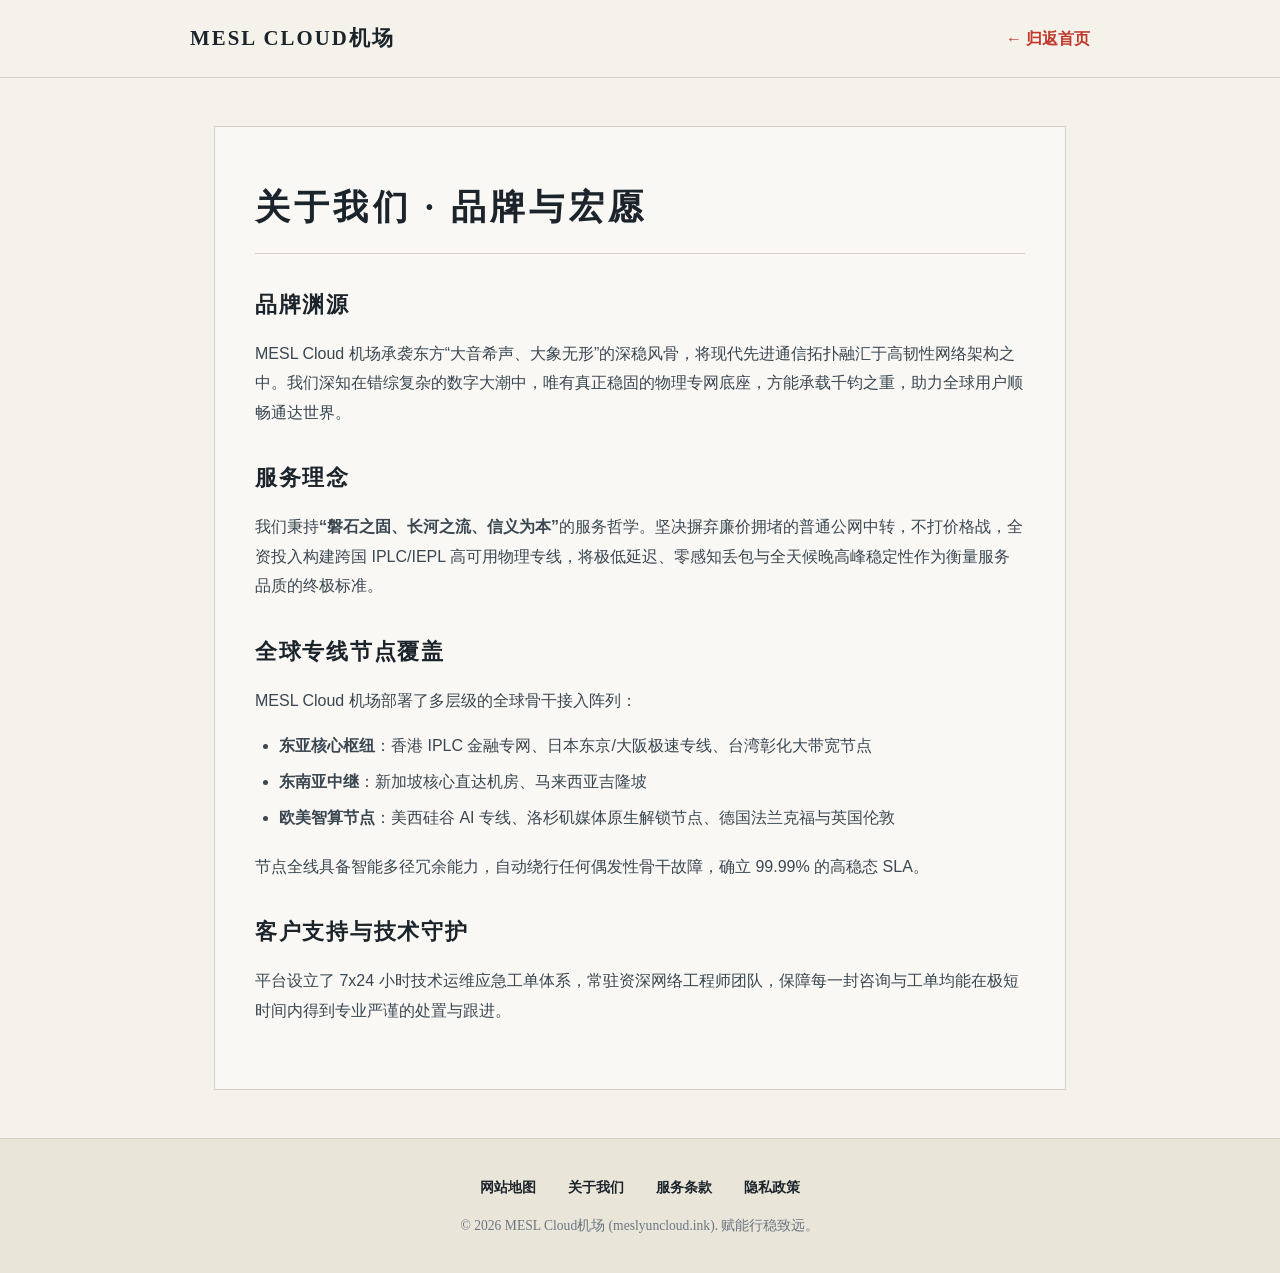
==== about.html @ 9b8d417a "feat: complete high-performance landing page and SEO matrix for meslyuncloud.ink" ====
<!DOCTYPE html>
<html lang="zh-CN">
<head>
  <meta charset="UTF-8">
  <meta name="viewport" content="width=device-width, initial-scale=1.0">
  <title>关于我们 · MESL Cloud机场</title>
  <style>
    :root {
      --ink-paper: #f5f2eb;
      --ink-paper-dark: #eae5d9;
      --ink-black: #1c242b;
      --ink-slate: #3a4750;
      --ink-muted: #6b7782;
      --ink-vermilion: #c0392b;
      --ink-jade: #2e5b53;
      --ink-border: #d8d0c5;
      --ink-font: "Songti SC", "Source Han Serif CN", serif, system-ui;
      --ink-sans: -apple-system, BlinkMacSystemFont, "PingFang SC", sans-serif;
    }
    * { box-sizing: border-box; margin: 0; padding: 0; }
    body { background: var(--ink-paper); color: var(--ink-black); font-family: var(--ink-sans); line-height: 1.85; }
    a { color: var(--ink-vermilion); text-decoration: none; }
    .page-header { background: var(--ink-paper); border-bottom: 1px solid var(--ink-border); padding: 1.2rem 2rem; }
    .page-header-inner { max-width: 900px; margin: 0 auto; display: flex; justify-content: space-between; align-items: center; }
    .brand-title { font-family: var(--ink-font); font-weight: 900; font-size: 1.3rem; letter-spacing: 0.1em; color: var(--ink-black); }
    .main-wrap { max-width: 900px; margin: 3rem auto; padding: 0 1.5rem; }
    .content-card { background: #faf8f5; border: 1px solid var(--ink-border); padding: 3rem 2.5rem; }
    h1 { font-family: var(--ink-font); font-size: 2.2rem; font-weight: 900; letter-spacing: 0.12em; color: var(--ink-black); border-bottom: 1px solid var(--ink-border); padding-bottom: 0.8rem; margin-bottom: 1.5rem; }
    h2 { font-family: var(--ink-font); font-size: 1.35rem; font-weight: 900; letter-spacing: 0.08em; color: var(--ink-black); margin: 2rem 0 0.8rem; }
    p { margin-bottom: 1rem; color: var(--ink-slate); }
    ul { margin-left: 1.5rem; margin-bottom: 1.2rem; color: var(--ink-slate); }
    li { margin-bottom: 0.4rem; }
    .footer-bar { border-top: 1px solid var(--ink-border); padding: 2.2rem 1.5rem; text-align: center; background: var(--ink-paper-dark); font-family: var(--ink-font); font-size: 0.85rem; color: var(--ink-muted); }
    .footer-nav { display: flex; justify-content: center; gap: 2rem; margin-bottom: 0.8rem; font-weight: 800; }
    .footer-nav a { color: var(--ink-black); }
    .footer-nav a:hover { color: var(--ink-vermilion); }
  </style>
</head>
<body>
  <header class="page-header">
    <div class="page-header-inner">
      <a href="index.html" class="brand-title">MESL CLOUD机场</a>
      <a href="index.html" style="font-family:var(--ink-font); font-weight:700;">&larr; 归返首页</a>
    </div>
  </header>

  <main class="main-wrap">
    <article class="content-card">
      <h1>关于我们 · 品牌与宏愿</h1>

      <h2>品牌渊源</h2>
      <p>
        MESL Cloud 机场承袭东方“大音希声、大象无形”的深稳风骨，将现代先进通信拓扑融汇于高韧性网络架构之中。我们深知在错综复杂的数字大潮中，唯有真正稳固的物理专网底座，方能承载千钧之重，助力全球用户顺畅通达世界。
      </p>

      <h2>服务理念</h2>
      <p>
        我们秉持<strong>“磐石之固、长河之流、信义为本”</strong>的服务哲学。坚决摒弃廉价拥堵的普通公网中转，不打价格战，全资投入构建跨国 IPLC/IEPL 高可用物理专线，将极低延迟、零感知丢包与全天候晚高峰稳定性作为衡量服务品质的终极标准。
      </p>

      <h2>全球专线节点覆盖</h2>
      <p>
        MESL Cloud 机场部署了多层级的全球骨干接入阵列：
      </p>
      <ul>
        <li><strong>东亚核心枢纽</strong>：香港 IPLC 金融专网、日本东京/大阪极速专线、台湾彰化大带宽节点</li>
        <li><strong>东南亚中继</strong>：新加坡核心直达机房、马来西亚吉隆坡</li>
        <li><strong>欧美智算节点</strong>：美西硅谷 AI 专线、洛杉矶媒体原生解锁节点、德国法兰克福与英国伦敦</li>
      </ul>
      <p>
        节点全线具备智能多径冗余能力，自动绕行任何偶发性骨干故障，确立 99.99% 的高稳态 SLA。
      </p>

      <h2>客户支持与技术守护</h2>
      <p>
        平台设立了 7x24 小时技术运维应急工单体系，常驻资深网络工程师团队，保障每一封咨询与工单均能在极短时间内得到专业严谨的处置与跟进。
      </p>
    </article>
  </main>

  <footer class="footer-bar">
    <div class="footer-nav">
      <a href="sitemap.html">网站地图</a>
      <a href="about.html">关于我们</a>
      <a href="terms.html">服务条款</a>
      <a href="privacy.html">隐私政策</a>
    </div>
    <div>&copy; 2026 MESL Cloud机场 (meslyuncloud.ink). 赋能行稳致远。</div>
  </footer>
</body>
</html>
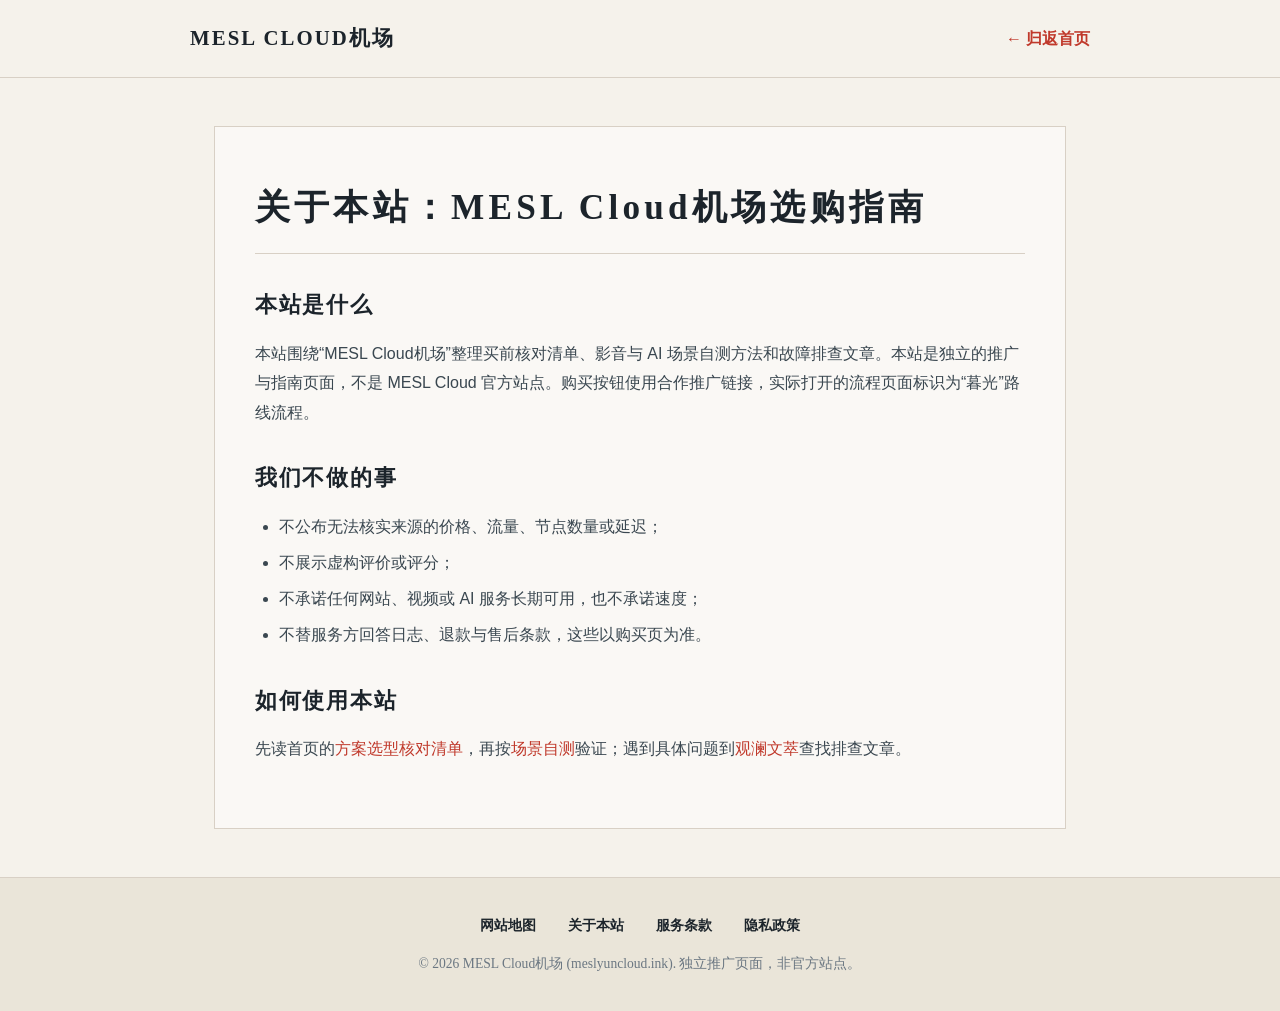
==== commit 113895c9: "Checkpoint original landing guide revision before cross-review fixes" ====
--- a/about.html
+++ b/about.html
@@ -4,6 +4,7 @@
   <meta charset="UTF-8">
   <meta name="viewport" content="width=device-width, initial-scale=1.0">
   <title>关于我们 · MESL Cloud机场</title>
+<meta content="MESL Cloud机场选购指南的独立推广声明：本站不是官方站点，说明本站做什么、不做什么。" name="description"/>
   <style>
     :root {
       --ink-paper: #f5f2eb;
@@ -46,46 +47,29 @@
 
   <main class="main-wrap">
     <article class="content-card">
-      <h1>关于我们 · 品牌与宏愿</h1>
-
-      <h2>品牌渊源</h2>
-      <p>
-        MESL Cloud 机场承袭东方“大音希声、大象无形”的深稳风骨，将现代先进通信拓扑融汇于高韧性网络架构之中。我们深知在错综复杂的数字大潮中，唯有真正稳固的物理专网底座，方能承载千钧之重，助力全球用户顺畅通达世界。
-      </p>
-
-      <h2>服务理念</h2>
-      <p>
-        我们秉持<strong>“磐石之固、长河之流、信义为本”</strong>的服务哲学。坚决摒弃廉价拥堵的普通公网中转，不打价格战，全资投入构建跨国 IPLC/IEPL 高可用物理专线，将极低延迟、零感知丢包与全天候晚高峰稳定性作为衡量服务品质的终极标准。
-      </p>
-
-      <h2>全球专线节点覆盖</h2>
-      <p>
-        MESL Cloud 机场部署了多层级的全球骨干接入阵列：
-      </p>
+      <h1>关于本站：MESL Cloud机场选购指南</h1>
+      <h2>本站是什么</h2>
+      <p>本站围绕“MESL Cloud机场”整理买前核对清单、影音与 AI 场景自测方法和故障排查文章。本站是独立的推广与指南页面，不是 MESL Cloud 官方站点。购买按钮使用合作推广链接，实际打开的流程页面标识为“暮光”路线流程。</p>
+      <h2>我们不做的事</h2>
       <ul>
-        <li><strong>东亚核心枢纽</strong>：香港 IPLC 金融专网、日本东京/大阪极速专线、台湾彰化大带宽节点</li>
-        <li><strong>东南亚中继</strong>：新加坡核心直达机房、马来西亚吉隆坡</li>
-        <li><strong>欧美智算节点</strong>：美西硅谷 AI 专线、洛杉矶媒体原生解锁节点、德国法兰克福与英国伦敦</li>
+        <li>不公布无法核实来源的价格、流量、节点数量或延迟；</li>
+        <li>不展示虚构评价或评分；</li>
+        <li>不承诺任何网站、视频或 AI 服务长期可用，也不承诺速度；</li>
+        <li>不替服务方回答日志、退款与售后条款，这些以购买页为准。</li>
       </ul>
-      <p>
-        节点全线具备智能多径冗余能力，自动绕行任何偶发性骨干故障，确立 99.99% 的高稳态 SLA。
-      </p>
-
-      <h2>客户支持与技术守护</h2>
-      <p>
-        平台设立了 7x24 小时技术运维应急工单体系，常驻资深网络工程师团队，保障每一封咨询与工单均能在极短时间内得到专业严谨的处置与跟进。
-      </p>
+      <h2>如何使用本站</h2>
+      <p>先读首页的<a href="index.html#plans">方案选型核对清单</a>，再按<a href="index.html#media">场景自测</a>验证；遇到具体问题到<a href="chronicles.html">观澜文萃</a>查找排查文章。</p>
     </article>
   </main>
 
   <footer class="footer-bar">
     <div class="footer-nav">
       <a href="sitemap.html">网站地图</a>
-      <a href="about.html">关于我们</a>
+      <a href="about.html">关于本站</a>
       <a href="terms.html">服务条款</a>
       <a href="privacy.html">隐私政策</a>
     </div>
-    <div>&copy; 2026 MESL Cloud机场 (meslyuncloud.ink). 赋能行稳致远。</div>
+    <div>&copy; 2026 MESL Cloud机场 (meslyuncloud.ink). 独立推广页面，非官方站点。</div>
   </footer>
 </body>
 </html>
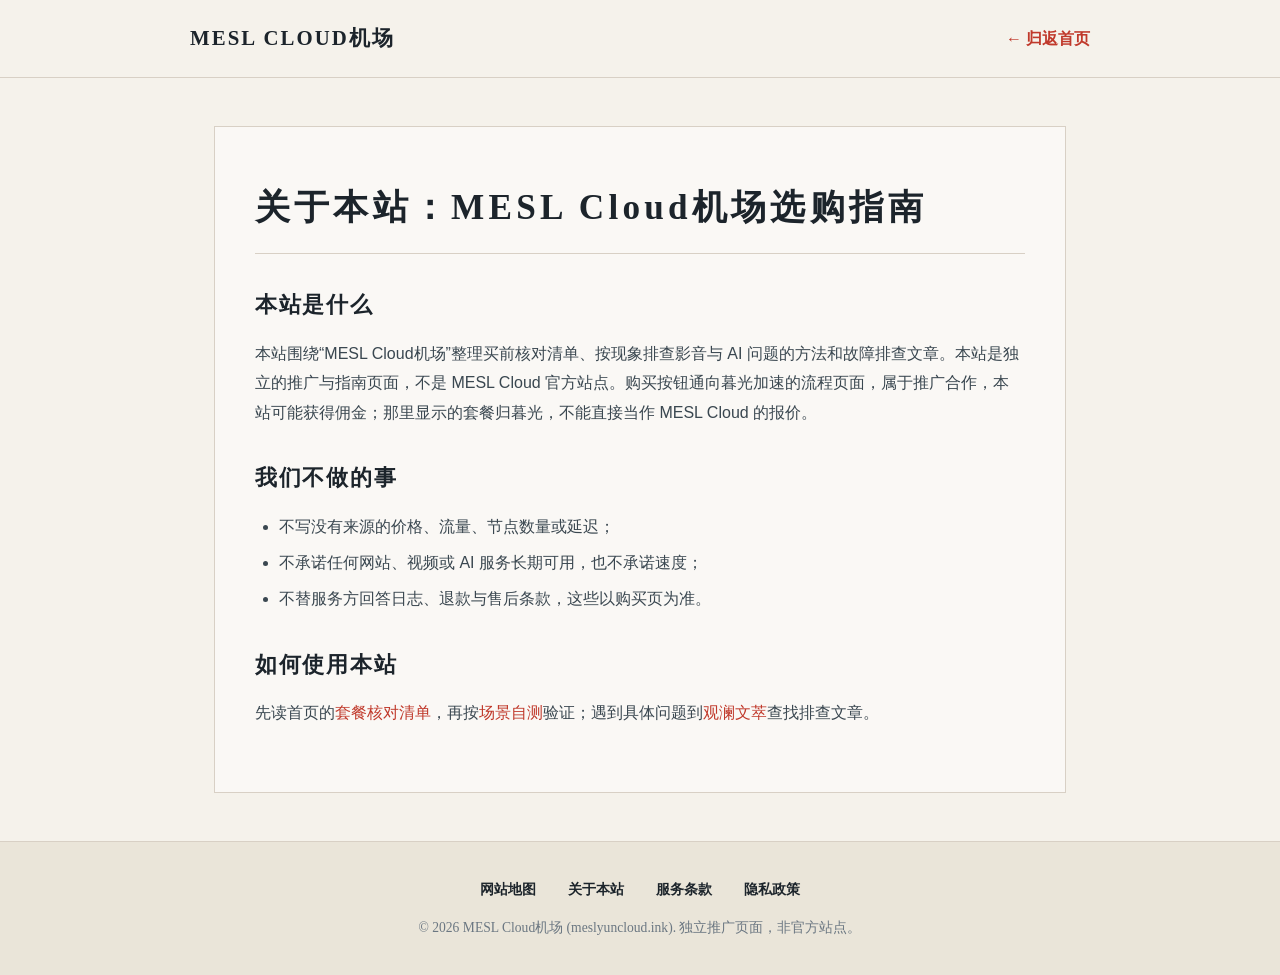
==== commit 3c6f7123: "Resolve cross-review factual and brand identity issues" ====
--- a/about.html
+++ b/about.html
@@ -49,16 +49,16 @@
     <article class="content-card">
       <h1>关于本站：MESL Cloud机场选购指南</h1>
       <h2>本站是什么</h2>
-      <p>本站围绕“MESL Cloud机场”整理买前核对清单、影音与 AI 场景自测方法和故障排查文章。本站是独立的推广与指南页面，不是 MESL Cloud 官方站点。购买按钮使用合作推广链接，实际打开的流程页面标识为“暮光”路线流程。</p>
+      <p>本站围绕“MESL Cloud机场”整理买前核对清单、按现象排查影音与 AI 问题的方法和故障排查文章。本站是独立的推广与指南页面，不是 MESL Cloud 官方站点。购买按钮通向暮光加速的流程页面，属于推广合作，本站可能获得佣金；那里显示的套餐归暮光，不能直接当作 MESL Cloud 的报价。</p>
       <h2>我们不做的事</h2>
       <ul>
-        <li>不公布无法核实来源的价格、流量、节点数量或延迟；</li>
-        <li>不展示虚构评价或评分；</li>
+        <li>不写没有来源的价格、流量、节点数量或延迟；</li>
+        
         <li>不承诺任何网站、视频或 AI 服务长期可用，也不承诺速度；</li>
         <li>不替服务方回答日志、退款与售后条款，这些以购买页为准。</li>
       </ul>
       <h2>如何使用本站</h2>
-      <p>先读首页的<a href="index.html#plans">方案选型核对清单</a>，再按<a href="index.html#media">场景自测</a>验证；遇到具体问题到<a href="chronicles.html">观澜文萃</a>查找排查文章。</p>
+      <p>先读首页的<a href="index.html#plans">套餐核对清单</a>，再按<a href="index.html#media">场景自测</a>验证；遇到具体问题到<a href="chronicles.html">观澜文萃</a>查找排查文章。</p>
     </article>
   </main>
 
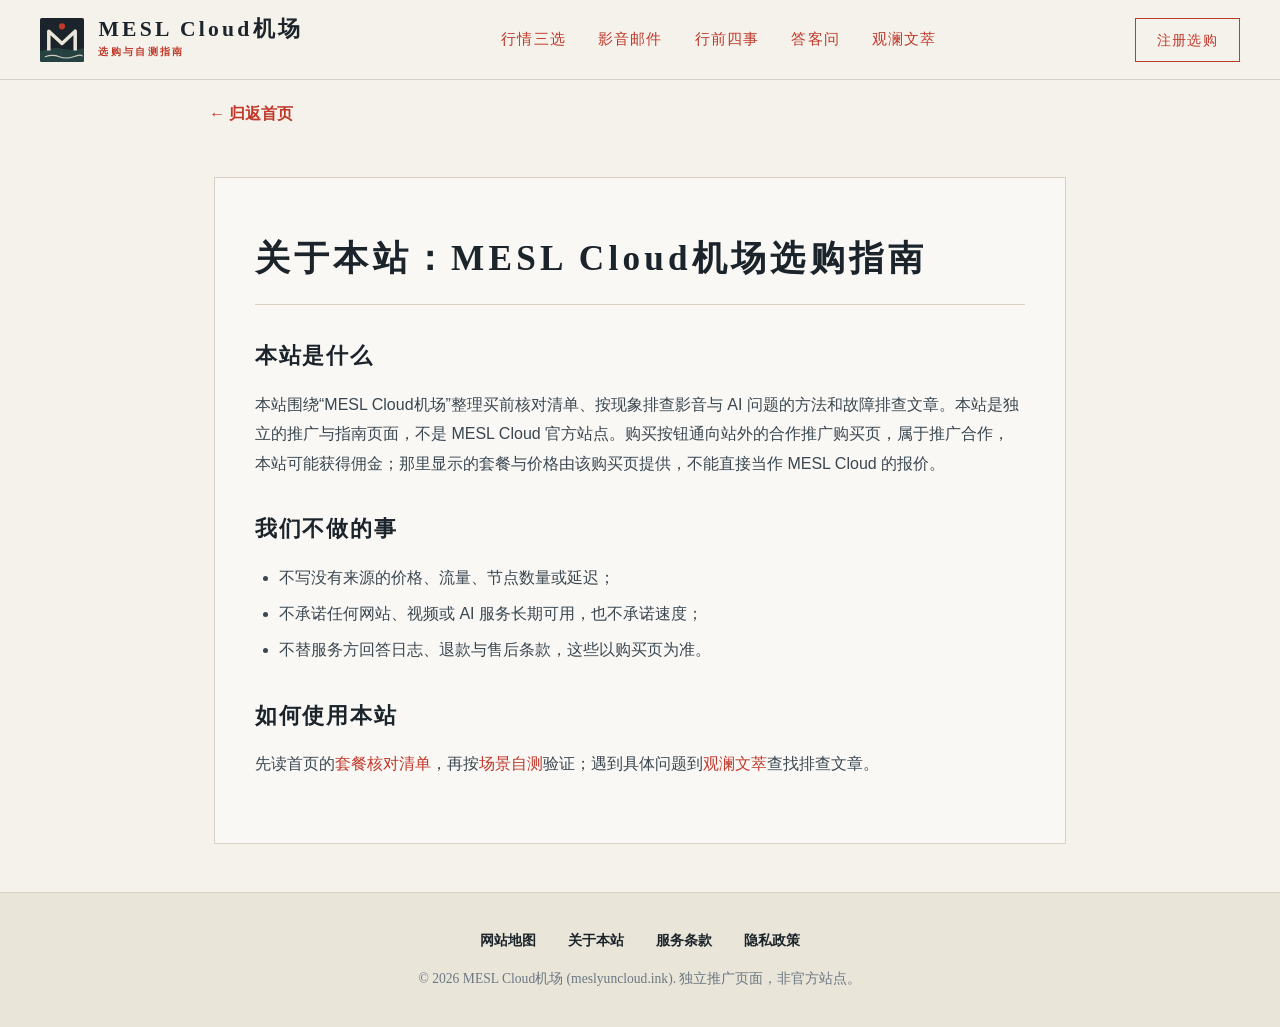
==== commit 059bdabc: "Improve brand layouts, transparent CNY plan comparisons and purchase navigation" ====
--- a/about.html
+++ b/about.html
@@ -36,20 +36,43 @@
     .footer-nav a { color: var(--ink-black); }
     .footer-nav a:hover { color: var(--ink-vermilion); }
   </style>
+<link href="masthead.css" rel="stylesheet"/>
 </head>
 <body>
-  <header class="page-header">
-    <div class="page-header-inner">
-      <a href="index.html" class="brand-title">MESL CLOUD机场</a>
-      <a href="index.html" style="font-family:var(--ink-font); font-weight:700;">&larr; 归返首页</a>
-    </div>
-  </header>
+  <nav class="ink-masthead">
+<div class="ink-nav-frame">
+<a aria-label="MESL Cloud机场选购指南首页" class="ink-emblem-wrap" href="index.html">
+<svg aria-label="MESL Cloud机场徽标" class="ink-logo-svg" fill="none" role="img" viewbox="0 0 100 100" xmlns="http://www.w3.org/2000/svg">
+<rect fill="#1C242B" height="100" rx="4" width="100"></rect>
+<path d="M0 76Q25 64 50 70T100 68V100H0Z" fill="#2E5B53" opacity="0.55"></path>
+<polyline fill="none" points="20,74 20,30 50,58 80,30 80,74" stroke="#EAE5D9" stroke-linejoin="round" stroke-width="8"></polyline>
+<path d="M12 88Q28 82 44 88T76 88T96 86" opacity="0.85" stroke="#EAE5D9" stroke-linecap="round" stroke-width="2.5"></path>
+<circle cx="50" cy="19" fill="#C0392B" r="7"></circle>
+</svg>
+<div class="ink-title-block">
+<span class="ink-brand-zh">MESL Cloud机场</span>
+<span class="ink-brand-en">选购与自测指南</span>
+</div>
+</a>
+<div class="ink-nav-toc">
+<a href="index.html#plans">行情三选</a>
+<a href="index.html#media">影音邮件</a>
+<a href="index.html#strength">行前四事</a>
+<a href="index.html#faq">答客问</a>
+<a href="chronicles.html">观澜文萃</a>
+</div>
+<a class="ink-cta-seal" href="https://ww012.twilightaff.com/#/?code=A56DH1Af" rel="nofollow sponsored noopener" target="_blank">
+<span>注册选购</span>
+</a>
+</div>
+</nav>
+<p class="back-row" style="max-width:900px;margin:1.2rem auto 0;padding:0 1.2rem;font-family:var(--ink-font);font-weight:700"><a href="index.html" >&larr; 归返首页</a></p>
 
   <main class="main-wrap">
     <article class="content-card">
       <h1>关于本站：MESL Cloud机场选购指南</h1>
       <h2>本站是什么</h2>
-      <p>本站围绕“MESL Cloud机场”整理买前核对清单、按现象排查影音与 AI 问题的方法和故障排查文章。本站是独立的推广与指南页面，不是 MESL Cloud 官方站点。购买按钮通向暮光加速的流程页面，属于推广合作，本站可能获得佣金；那里显示的套餐归暮光，不能直接当作 MESL Cloud 的报价。</p>
+      <p>本站围绕“MESL Cloud机场”整理买前核对清单、按现象排查影音与 AI 问题的方法和故障排查文章。本站是独立的推广与指南页面，不是 MESL Cloud 官方站点。购买按钮通向站外的合作推广购买页，属于推广合作，本站可能获得佣金；那里显示的套餐与价格由该购买页提供，不能直接当作 MESL Cloud 的报价。</p>
       <h2>我们不做的事</h2>
       <ul>
         <li>不写没有来源的价格、流量、节点数量或延迟；</li>
--- a/masthead.css
+++ b/masthead.css
@@ -0,0 +1,91 @@
+/* shared masthead: same navigation on every page */
+/* Masthead Navigation */
+    .ink-masthead {
+      border-bottom: 1px solid var(--ink-border);
+      padding: 1.1rem 2rem;
+      background: rgba(245, 242, 235, 0.98);
+      position: sticky;
+      top: 0;
+      z-index: 100;
+    }
+    .ink-nav-frame {
+      max-width: 1200px;
+      margin: 0 auto;
+      display: flex;
+      justify-content: space-between;
+      align-items: center;
+    }
+
+    /* Integrated Logo: Mountain Peaks & Vermilion Seal Stamp */
+    .ink-emblem-wrap {
+      display: flex;
+      align-items: center;
+      gap: 0.9rem;
+    }
+    .ink-logo-svg {
+      width: 44px;
+      height: 44px;
+      flex-shrink: 0;
+    }
+    .ink-title-block {
+      display: flex;
+      flex-direction: column;
+    }
+    .ink-brand-zh {
+      font-family: var(--ink-font);
+      font-size: 1.35rem;
+      font-weight: 900;
+      letter-spacing: 0.15em;
+      color: var(--ink-black);
+      line-height: 1.1;
+    }
+    .ink-brand-en {
+      font-size: 0.65rem;
+      letter-spacing: 0.22em;
+      color: var(--ink-vermilion);
+      font-weight: 800;
+      text-transform: uppercase;
+      font-family: var(--ink-sans);
+    }
+
+    .ink-nav-toc {
+      display: flex;
+      gap: 2rem;
+      font-size: 0.92rem;
+      font-family: var(--ink-font);
+      letter-spacing: 0.08em;
+    }
+    .ink-nav-toc a:hover {
+      color: var(--ink-vermilion);
+    }
+
+    .ink-cta-seal,
+    .ink-cta-seal:visited {
+      display: inline-flex;
+      align-items: center;
+      justify-content: center;
+      border: 1px solid var(--ink-vermilion);
+      color: var(--ink-vermilion) !important;
+      padding: 0.5rem 1.3rem;
+      font-family: var(--ink-font);
+      font-size: 0.88rem;
+      letter-spacing: 0.1em;
+      background: transparent;
+      transition: all 0.2s ease;
+      min-height: 44px;
+    }
+    .ink-cta-seal:hover {
+      background: var(--ink-vermilion);
+      color: #ffffff !important;
+    }
+
+    
+@media (max-width: 900px) {
+  .ink-masthead { padding: 0.5rem 1rem; position: static; }
+  .ink-nav-frame { flex-wrap: wrap; gap: 0.75rem 0.5rem; }
+  .ink-emblem-wrap { order: 1; }
+  .ink-cta-seal { order: 2; padding: 0.3rem 0.7rem; font-size: 0.78rem; min-height: 34px; }
+  .ink-nav-toc { order: 3; display: flex; width: 100%; overflow-x: auto; white-space: nowrap; -webkit-overflow-scrolling: touch; gap: 0.6rem; padding: 0.4rem 0 0.1rem; border-top: 1px solid var(--ink-border); scrollbar-width: none; }
+  .ink-nav-toc::-webkit-scrollbar { display: none; }
+  .ink-nav-toc a { padding: 0.35rem 0.75rem; font-size: 0.82rem; background: var(--ink-paper-dark); border: 1px solid var(--ink-border); flex-shrink: 0; }
+}
